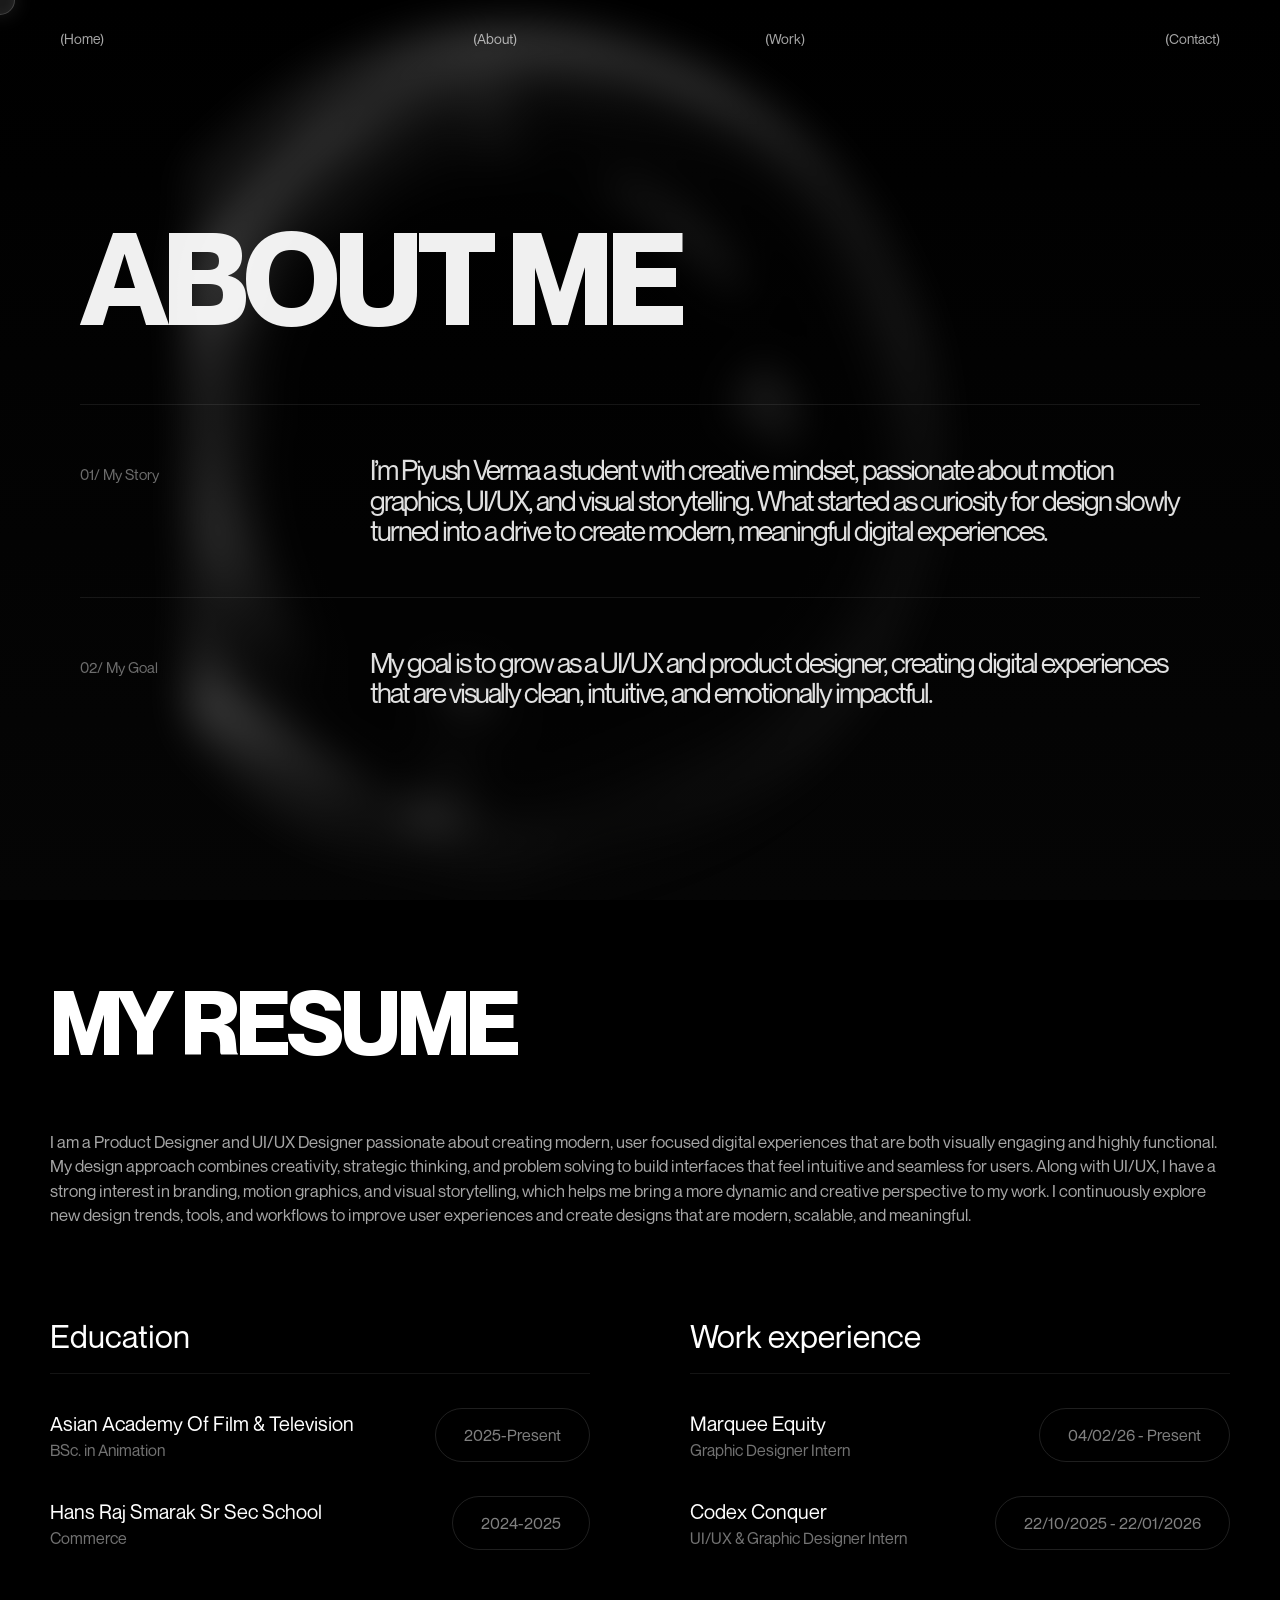
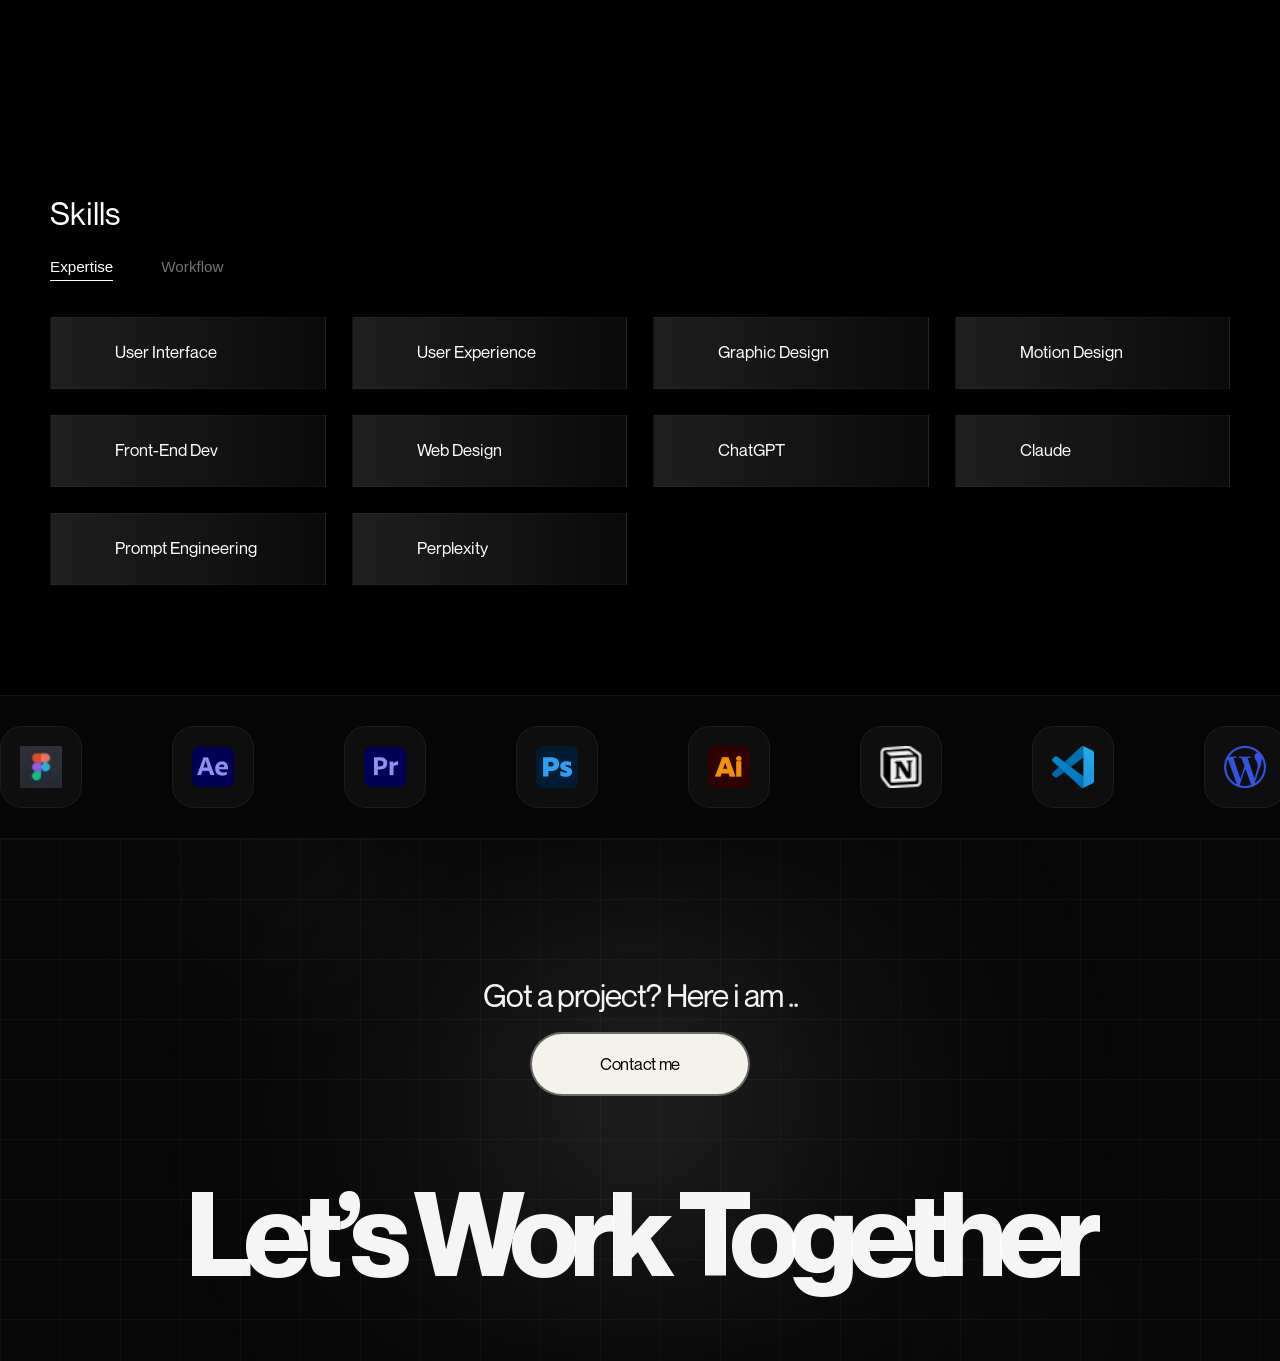
==== about.html @ d2176547 "Add files via upload" ====
<!doctype html>
<html lang="en">
  <head>
    <meta charset="UTF-8" />

    <meta name="viewport" content="width=device-width, initial-scale=1.0" />

    <title>About | Piyush</title>

    <!-- FONT -->

    <!-- CSS -->

    <link rel="stylesheet" href="CSS/about.css" />
  </head>

  <body>
    <!-- =========================================================
         NAV
    ========================================================= -->

    <header class="nav">
      <a href="index.html">(Home)</a>

      <a href="about.html">(About)</a>

      <a href="work.html">(Work)</a>

      <a href="contact.html">(Contact)</a>
    </header>

    <!-- =========================================================
         ABOUT HERO
    ========================================================= -->

    <section class="about-hero" id="about">
      <!-- BG GLOW -->

      <img
        src="./Images/About-bg.webp"
        alt=""
        class="about-blob"
        loading="lazy"
      />

      <!-- CONTENT -->

      <div class="about-content">
        <!-- TITLE -->

        <h1 class="about-title">ABOUT ME</h1>

        <!-- BLOCK 1 -->

        <div class="about-block">
          <div class="about-label">01/ My Story</div>

          <div class="about-text-wrap">
            <p>
              I’m <span>Piyush Verma</span> a student with creative mindset,
              passionate about motion graphics, UI/UX, and visual storytelling.
              What started as curiosity for design slowly turned into a drive to
              create modern, meaningful digital experiences.
            </p>
          </div>
        </div>

        <!-- BLOCK 2 -->

        <div class="about-block">
          <div class="about-label">02/ My Goal</div>

          <div class="about-text-wrap">
            <p>
              My goal is to grow as a UI/UX and product designer, creating
              digital experiences that are visually clean, intuitive, and
              emotionally impactful.
            </p>
          </div>
        </div>
      </div>
    </section>

    <!-- =====================================================
         RESUME SECTION
    ====================================================== -->

    <section class="resume-section">
      <div class="mouse-glow"></div>
      <!-- TITLE -->

      <h1 class="resume-title">MY RESUME</h1>

      <!-- DESCRIPTION -->

      <p class="resume-description">
        I am a Product Designer and UI/UX Designer passionate about creating
        modern, user focused digital experiences that are both visually engaging
        and highly functional. My design approach combines creativity, strategic
        thinking, and problem solving to build interfaces that feel intuitive
        and seamless for users. Along with UI/UX, I have a strong interest in
        branding, motion graphics, and visual storytelling, which helps me bring
        a more dynamic and creative perspective to my work. I continuously
        explore new design trends, tools, and workflows to improve user
        experiences and create designs that are modern, scalable, and
        meaningful.
      </p>

      <!-- =====================================================
             EDUCATION + EXPERIENCE
        ====================================================== -->

      <div class="resume-grid">
        <!-- EDUCATION -->

        <div class="resume-column">
          <h2>Education</h2>

          <div class="resume-divider"></div>

          <!-- ITEM -->

          <div class="resume-item">
            <div>
              <h3>Asian Academy Of Film & Television</h3>

              <span> BSc. in Animation </span>
            </div>

            <div class="resume-pill">2025-Present</div>
          </div>

          <!-- ITEM -->

          <div class="resume-item">
            <div>
              <h3>Hans Raj Smarak Sr Sec School</h3>

              <span> Commerce </span>
            </div>

            <div class="resume-pill">2024-2025</div>
          </div>
        </div>

        <!-- EXPERIENCE -->

        <div class="resume-column">
          <h2>Work experience</h2>

          <div class="resume-divider"></div>

          <!-- ITEM -->

          <div class="resume-item">
            <div>
              <h3>Marquee Equity</h3>

              <span> Graphic Designer Intern </span>
            </div>

            <div class="resume-pill">04/02/26 - Present</div>
          </div>

          <!-- ITEM -->

          <div class="resume-item">
            <div>
              <h3>Codex Conquer</h3>

              <span> UI/UX & Graphic Designer Intern </span>
            </div>

            <div class="resume-pill">22/10/2025 - 22/01/2026</div>
          </div>
        </div>
      </div>
    </section>
    <!-- =====================================================
             SKILLS
        ====================================================== -->

    <div class="skills-section">
      <h2>Skills</h2>

      <!-- TABS -->

      <div class="skills-tabs">
        <button class="tab active">Expertise</button>

        <button class="tab">Workflow</button>
      </div>

      <!-- SKILLS GRID -->

      <div class="skills-grid">
        <!-- CARD -->

        <div class="skill-card">
          <i class="fa-brands fa-figma"></i>

          <span> User Interface </span>
        </div>

        <!-- CARD -->

        <div class="skill-card">
          <i class="fa-solid fa-layer-group"></i>

          <span> User Experience </span>
        </div>

        <!-- CARD -->

        <div class="skill-card">
          <i class="fa-solid fa-pen-ruler"></i>

          <span> Graphic Design </span>
        </div>

        <!-- CARD -->

        <div class="skill-card">
          <i class="fa-solid fa-video"></i>

          <span> Motion Design </span>
        </div>

        <!-- CARD -->

        <div class="skill-card">
          <i class="fa-brands fa-html5"></i>

          <span> Front-End Dev </span>
        </div>

        <!-- CARD -->

        <div class="skill-card">
          <i class="fa-solid fa-globe"></i>

          <span> Web Design </span>
        </div>

        <!-- CARD -->

        <div class="skill-card">
          <i class="fa-solid fa-robot"></i>

          <span> ChatGPT </span>
        </div>

        <!-- CARD -->

        <div class="skill-card">
          <i class="fa-solid fa-brain"></i>

          <span> Claude </span>
        </div>

        <!-- CARD -->

        <div class="skill-card">
          <i class="fa-solid fa-wand-magic-sparkles"></i>

          <span> Prompt Engineering </span>
        </div>

        <!-- CARD -->

        <div class="skill-card">
          <i class="fa-solid fa-magnifying-glass"></i>

          <span> Perplexity </span>
        </div>
      </div>
    </div>
    <!-- =====================================================
     TOOLS MARQUEE
===================================================== -->
    <section class="tools-section">
      <div class="tools-track">
        <!-- FIGMA -->

        <div class="tool-item">
          <img src="./Images/Figma.webp" alt="Figma" loading="lazy" />
        </div>

        <!-- AFTER EFFECTS -->

        <div class="tool-item">
          <img
            src="./Images/after effect.webp"
            alt="After Effects"
            loading="lazy"
          />
        </div>

        <!-- PREMIERE PRO -->

        <div class="tool-item">
          <img
            src="./Images/Premiere pro.webp"
            alt="Premiere Pro"
            loading="lazy"
          />
        </div>

        <!-- PHOTOSHOP -->

        <div class="tool-item">
          <img src="./Images/photoshop.svg" alt="Photoshop" loading="lazy" />
        </div>

        <!-- ILLUSTRATOR -->

        <div class="tool-item">
          <img
            src="./Images/Illustrator.webp"
            alt="Illustrator"
            loading="lazy"
          />
        </div>

        <!-- NOTION -->

        <div class="tool-item">
          <img src="./Images/Notion.webp" alt="Notion" loading="lazy" />
        </div>

        <!-- VS CODE -->

        <div class="tool-item">
          <img src="./Images/Vs code.webp" alt="VS Code" loading="lazy" />
        </div>

        <!-- WORDPRESS -->

        <div class="tool-item">
          <img src="./Images/Wordpress.webp" alt="WordPress" loading="lazy" />
        </div>

        <!-- BLENDER -->

        <div class="tool-item">
          <img src="./Images/Blender.webp" alt="Blender" loading="lazy" />
        </div>

        <!-- DUPLICATE FOR INFINITE LOOP -->

        <div class="tool-item">
          <img src="./Images/Figma.webp" alt="Figma" loading="lazy" />
        </div>

        <div class="tool-item">
          <img
            src="./Images/after effect.webp"
            alt="After Effects"
            loading="lazy"
          />
        </div>

        <div class="tool-item">
          <img
            src="./Images/Premiere pro.webp"
            alt="Premiere Pro"
            loading="lazy"
          />
        </div>

        <div class="tool-item">
          <img src="./Images/photoshop.svg" alt="Photoshop" loading="lazy" />
        </div>

        <div class="tool-item">
          <img
            src="./Images/Illustrator.webp"
            alt="Illustrator"
            loading="lazy"
          />
        </div>

        <div class="tool-item">
          <img src="./Images/Notion.webp" alt="Notion" loading="lazy" />
        </div>

        <div class="tool-item">
          <img src="./Images/Vs code.webp" alt="VS Code" loading="lazy" />
        </div>

        <div class="tool-item">
          <img src="./Images/Wordpress.webp" alt="WordPress" loading="lazy" />
        </div>

        <div class="tool-item">
          <img src="./Images/Blender.webp" alt="Blender" loading="lazy" />
        </div>
      </div>
    </section>
    <!-- =====================================================
   CTA SECTION
===================================================== -->

    <section class="cta-section">
      <div class="bg-grid"></div>
      <!-- BACKGROUND GLOW -->

      <div class="cta-bg-glow"></div>

      <div class="cta-bg-orb orb-1"></div>
      <div class="cta-bg-orb orb-2"></div>

      <!-- TOP CONTENT -->

      <div class="cta-top">
        <p class="cta-small">Got a project? Here i am ..</p>

        <!-- BUTTON -->

        <a href="contact.html" class="cta-btn">
          <span>Contact me</span>

          <div class="btn-border"></div>
        </a>
      </div>

      <!-- MAIN TEXT -->

      <h1 class="cta-title">Let’s Work Together</h1>
    </section>

    <div class="custom-cursor"></div>

    <script src="JS/about.js"></script>
  </body>
</html>
---- CSS/about.css ----
/* =========================
   RESET
========================= */

* {
    margin: 0;
    padding: 0;
    box-sizing: border-box;
    user-select: none;
}

/* =========================
   FONT
========================= */

/* =========================
   NEUE MONTREAL REGULAR
========================= */

@font-face {

    font-family: 'Neue Montreal';

    src:
        url('../fonts/NeueMontreal-Regular.woff2') format('woff2');

    font-weight: 400;

    font-style: normal;
}

/* =========================
   NEUE MONTREAL BOLD
========================= */

@font-face {

    font-family: 'Neue Montreal';

    src:
        url('../fonts/NeueMontreal-Bold.woff2') format('woff2');

    font-weight: 700;

    font-style: normal;
}

/* =========================
   ROOT
========================= */

:root {
    --side-space: 60px;
}

/* =========================
   BODY
========================= */

body {

    background: #000;

    color: #fff;

    overflow-x: hidden;

    font-family: 'Neue Montreal';


}

/* =========================
   NAV
========================= */

.nav {

    position: fixed;

    top: 0px;
    left: 0;

    width: 100%;

    padding:
        30px 60px 18px;

    display: grid;

    grid-template-columns: 1fr 1fr 1fr 1fr;

    align-items: center;

    z-index: 1000;
}

/* LINKS */

.nav a {

    color: rgba(255, 255, 255, 0.78);

    text-decoration: none;

    font-size: 14px;

    transition:
        opacity 0.3s ease,
        transform 0.3s ease,
        color 0.3s ease;

    opacity: 0;

    transform: translateY(-10px);

    animation:
        navReveal 0.8s ease forwards;
}

/* ALIGNMENTS */

.nav a:nth-child(1) {
    text-align: left;
    animation-delay: 0.2s;
}

.nav a:nth-child(2) {
    text-align: center;
    animation-delay: 0.35s;
}

.nav a:nth-child(3) {
    text-align: center;
    animation-delay: 0.5s;
}

.nav a:nth-child(4) {
    text-align: right;
    animation-delay: 0.65s;
}

/* HOVER */

.nav a:hover {

    color: #fff;

    transform:
        translateY(-2px);
}

/* NAV ANIMATION */

@keyframes navReveal {

    to {
        opacity: 0.85;
        transform: translateY(0);
    }
}


/* =====================================================
   NAV SCROLL EFFECT
===================================================== */

.nav {

    transition:
        background 0.35s ease,
        backdrop-filter 0.35s ease,
        border 0.35s ease,
        padding 0.35s ease;
}

/* ACTIVE */
.nav.scrolled {

    background:
        rgba(0, 0, 0, 0.35);

    backdrop-filter:
        blur(18px);

    -webkit-backdrop-filter:
        blur(18px);

    border-bottom:
        1px solid rgba(255, 255, 255, 0.05);

    padding:
        20px 60px 16px;
}

/* =========================
   ABOUT HERO
========================= */

.about-hero {

    position: relative;

    min-height: 100vh;

    display: flex;

    justify-content: center;

    align-items: center;

    padding:
        180px 80px 120px;

    overflow: hidden;

    background:
        linear-gradient(to bottom,
            #000,
            #050505);
}

/* =========================
   BG BLOB
========================= */

.about-blob {

    position: absolute;

    width: 900px;

    opacity: 0.32;

    filter:
        blur(20px);

    top: 50%;

    left: 50%;

    transform:
        translate(-50%, -50%);

    pointer-events: none;

    animation:
        blobFloat 14s ease-in-out infinite alternate;

    z-index: 0;
}

/* FLOAT */

@keyframes blobFloat {

    0% {

        transform:
            translate(-50%, -50%) translateX(-60px) translateY(-30px) scale(1);
    }

    50% {

        transform:
            translate(-50%, -50%) translateX(40px) translateY(30px) scale(1.05);
    }

    100% {

        transform:
            translate(-50%, -50%) translateX(-20px) translateY(60px) scale(0.95);
    }
}

/* =========================
   CONTENT
========================= */

.about-content {

    position: relative;

    z-index: 5;

    width: 100%;

    max-width: 1400px;
}

/* =========================
   TITLE
========================= */

.about-title {

    font-size:
        clamp(4rem, 10vw, 9rem);

    font-weight: 700;

    letter-spacing: -6px;

    margin-bottom: 50px;

    color:
        rgba(255, 255, 255, 0.94);
}

/* =========================
   BLOCK
========================= */

.about-block {

    display: grid;

    grid-template-columns:
        240px 1fr;

    gap: 50px;

    padding:
        50px 0;

    border-top:
        1px solid rgba(255, 255, 255, 0.08);
}

/* =========================
   LABEL
========================= */

.about-label {

    font-size: 15px;

    color:
        rgba(255, 255, 255, 0.42);

    padding-top: 10px;
}

/* =========================
   TEXT
========================= */

.about-text-wrap p {

    font-size:
        clamp(1.3rem, 2.2vw, 2.5rem);

    line-height: 1.08;

    letter-spacing: -2px;

    color:
        rgba(255, 255, 255, 0.88);

    max-width: 2000px;
}


/* =========================
   RESPONSIVE
========================= */

@media (max-width: 1024px) {

    .about-hero {

        padding:
            160px 40px 100px;
    }

    .about-block {

        grid-template-columns:
            1fr;

        gap: 25px;
    }

    .about-title {

        margin-bottom: 90px;
    }

    .about-text-wrap p {

        max-width: 100%;
    }
}

/* MOBILE */

@media (max-width: 768px) {

    :root {
        --side-space: 20px;
    }

    .nav {

        font-size: 12px;
    }

    .about-hero {

        padding:
            140px 20px 80px;
    }

    .about-title {

        font-size: 4rem;

        letter-spacing: -3px;

        margin-bottom: 70px;
    }

    .about-block {

        padding:
            36px 0;
    }

    .about-label {

        font-size: 13px;
    }

    .about-text-wrap p {

        font-size: 1.8rem;

        line-height: 1.12;

        letter-spacing: -1px;
    }

    .about-blob {

        width: 500px;
    }
}

/* =========================================================
   CUSTOM CURSOR
========================================================= */

body {

    cursor: none;
}

/* HIDE DEFAULT */

a,
button,
span,
p,
h1,
h2,
h3,
h4,
h5,
h6,
div {

    cursor: none;
}

/* CURSOR */

.custom-cursor {

    width: 30px;
    height: 30px;

    border-radius: 50%;

    position: fixed;

    top: 0;
    left: 0;

    pointer-events: none;

    z-index: 999999;

    transform:
        translate(-50%, -50%);

    background:
        rgba(255, 255, 255, 0.10);

    border:
        1px solid rgba(255, 255, 255, 0.18);

    backdrop-filter:
        blur(10px);

    box-shadow:
        0 0 20px rgba(255, 255, 255, 0.12),
        inset 0 0 12px rgba(255, 255, 255, 0.05);

    transition:
        width 0.28s ease,
        height 0.28s ease,
        background 0.28s ease,
        border 0.28s ease,
        transform 0.15s ease;

    will-change:
        transform;
}

/* ACTIVE */

.custom-cursor.active {

    width: 54px;
    height: 54px;

    background:
        rgba(255, 255, 255, 0.14);

    border:
        1px solid rgba(255, 255, 255, 0.25);
}

/* CLICK */

.custom-cursor.click {

    transform:
        translate(-50%, -50%) scale(0.72);

    background:
        rgba(255, 255, 255, 0.22);
}

/* =====================================================
   RESUME SECTION
===================================================== */

.resume-section {

    padding:
        70px 50px 120px;
}

/* =====================================================
   TITLE
===================================================== */

.resume-title {

    font-size: 5.5rem;

    letter-spacing: -4px;

    font-weight: 700;

    margin-bottom: 55px;
}

/* =====================================================
   DESCRIPTION
===================================================== */

.resume-description {

    width: 100%;

    color:
        rgba(255, 255, 255, 0.65);

    font-size: 1.05rem;

    line-height: 1.45;

    margin-bottom: 90px;
}

/* =====================================================
   GRID
===================================================== */

.resume-grid {

    display: grid;

    grid-template-columns:
        1fr 1fr;

    gap: 100px;

    margin-bottom: 90px;
}

/* =====================================================
   COLUMN
===================================================== */

.resume-column h2 {

    font-size: 2rem;

    font-weight: 400;

    margin-bottom: 18px;
}

.resume-divider {

    width: 100%;
    height: 1px;

    background:
        rgba(255, 255, 255, 0.08);

    margin-bottom: 34px;
}

/* =====================================================
   ITEM
===================================================== */

.resume-item {

    display: flex;

    justify-content: space-between;

    align-items: center;

    gap: 30px;

    margin-bottom: 34px;
}

.resume-item h3 {

    font-size: 1.25rem;

    font-weight: 400;

    margin-bottom: 4px;
}

.resume-item span {

    color:
        rgba(255, 255, 255, 0.45);

    font-size: 1rem;
}

/* =====================================================
   CAPSULE
===================================================== */

.resume-pill {

    position: relative;

    border:
        1px solid rgba(255, 255, 255, 0.12);

    border-radius: 999px;

    padding:
        16px 28px;

    color:
        rgba(255, 255, 255, 0.5);

    overflow: hidden;

    transition:
        color 0.4s ease,
        border 0.4s ease,
        transform 0.3s ease;
}

/* OUTLINE ANIMATION */

.resume-pill::before {

    content: "";

    position: absolute;

    inset: 0;

    border-radius: inherit;

    padding: 1px;

    background:
        linear-gradient(90deg,
            transparent,
            rgba(255, 255, 255, 0.9),
            transparent);

    -webkit-mask:
        linear-gradient(#fff 0 0) content-box,
        linear-gradient(#fff 0 0);

    -webkit-mask-composite: xor;

    opacity: 0;

    transition:
        opacity 0.4s ease;
}

.resume-pill:hover::before {

    opacity: 1;
}

.resume-pill:hover {

    color: #fff;

    transform:
        translateY(-2px);
}

/* =====================================================
   SKILLS SECTION
===================================================== */

.skills-section {

    position: relative;

    z-index: 2;

    margin-bottom: 110px;

    padding:
        0 50px;
}

.skills-section h2 {

    font-size: 2rem;

    font-weight: 400;

    margin-bottom: 26px;
}

/* =====================================================
   MINI TABS
===================================================== */

.skills-tabs {

    display: flex;

    gap: 48px;

    margin-bottom: 42px;

    flex-wrap: wrap;
}

.tab {

    background: transparent;

    border: none;

    color:
        rgba(255, 255, 255, 0.45);

    font-size: 0.95rem;

    position: relative;

    transition:
        color 0.3s ease;

    cursor: pointer;
}

/* UNDERLINE */

.tab::after {

    content: "";

    position: absolute;

    left: 0;
    bottom: -6px;

    width: 0%;

    height: 1px;

    background: #fff;

    transition:
        width 0.3s ease;
}

.tab:hover::after,
.tab.active::after {

    width: 100%;
}

.tab:hover,
.tab.active {

    color: #fff;
}

/* =====================================================
   SKILLS GRID
===================================================== */

.skills-grid {

    width: 100%;

    display: grid;

    grid-template-columns:
        repeat(4, 1fr);

    gap: 26px;
}

/* =====================================================
   CARD
===================================================== */

.skill-card {

    position: relative;

    min-width: 0;

    display: flex;

    align-items: center;

    gap: 18px;

    padding:
        24px 22px;

    background:
        linear-gradient(90deg,
            rgba(255, 255, 255, 0.12),
            rgba(255, 255, 255, 0.04));

    overflow: hidden;

    transition:
        transform 0.35s ease,
        box-shadow 0.35s ease,
        border 0.35s ease;

    border:
        1px solid rgba(255, 255, 255, 0.03);
}

/* WHITE GLOW */

.skill-card::before {

    content: "";

    position: absolute;

    inset: 0;

    background:
        radial-gradient(circle at center,
            rgba(255, 255, 255, 0.16),
            transparent 70%);

    opacity: 0;

    transition:
        opacity 0.4s ease;
}

.skill-card:hover::before {

    opacity: 1;
}

.skill-card:hover {

    transform:
        translateY(-4px);

    box-shadow:
        0 0 30px rgba(255, 255, 255, 0.08);

    border:
        1px solid rgba(255, 255, 255, 0.08);
}

/* ICON */

.skill-card i {

    font-size: 1.4rem;

    width: 24px;

    color: #fff;

    flex-shrink: 0;
}

/* TEXT */

.skill-card span {

    font-size: 1.05rem;

    color: #fff;

    line-height: 1.3;
}

/* =====================================================
   TOOLS SECTION
===================================================== */

.tools-section {

    position: relative;

    width: 100%;

    overflow: hidden;

    margin-top: 40px;

    padding:
        30px 0;

    border-top:
        1px solid rgba(255, 255, 255, 0.06);

    border-bottom:
        1px solid rgba(255, 255, 255, 0.06);

    background:
        rgba(255, 255, 255, 0.02);

    backdrop-filter:
        blur(10px);

    -webkit-backdrop-filter:
        blur(10px);
}

/* =====================================================
   TRACK
===================================================== */

.tools-track {

    display: flex;

    align-items: center;

    gap: 90px;

    width: max-content;

    flex-wrap: nowrap;

    animation:
        infiniteMarquee 22s linear infinite;

    will-change: transform;
}

/* =====================================================
   TOOL ITEM
===================================================== */
.tool-item {

    display: flex;

    align-items: center;

    justify-content: center;

    width: 82px;
    height: 82px;

    flex-shrink: 0;

    border-radius: 22px;

    background:
        rgba(255, 255, 255, 0.04);

    border:
        1px solid rgba(255, 255, 255, 0.06);

    transition:
        transform 0.35s ease,
        background 0.35s ease,
        border 0.35s ease,
        box-shadow 0.35s ease;
}

/* HOVER */

.tool-item:hover {

    transform:
        translateY(-5px);

    background:
        rgba(255, 255, 255, 0.07);

    border:
        1px solid rgba(255, 255, 255, 0.1);

    box-shadow:
        0 0 30px rgba(255, 255, 255, 0.08);
}

/* FONT AWESOME ICONS */

.tool-item i {

    font-size: 1.55rem;

    color:
        rgba(255, 255, 255, 0.82);
}

/* LOGO */

.tool-item img {

    width: 42px;
    height: 42px;

    object-fit: contain;

    opacity: 0.95;
}

/* =====================================================
   ANIMATION
===================================================== */

@keyframes infiniteMarquee {

    from {

        transform:
            translateX(0);
    }

    to {

        transform:
            translateX(calc(-50% - 45px));
    }
}

/* =====================================================
   TABLET
===================================================== */

@media (max-width: 1024px) {

    .skills-grid {

        grid-template-columns:
            repeat(2, 1fr);
    }
}

/* =====================================================
   MOBILE
===================================================== */

@media (max-width: 768px) {

    .skills-section {

        margin-top: 50px;

        margin-bottom: 80px;
    }

    .skills-section h2 {

        font-size: 1.7rem;
    }

    .skills-tabs {

        gap: 20px;

        margin-bottom: 32px;
    }

    .tab {

        font-size: 0.9rem;
    }

    .skills-grid {

        grid-template-columns: 1fr;

        gap: 18px;
    }

    .skill-card {

        padding:
            20px;
    }

    .skill-card i {

        font-size: 1.2rem;
    }

    .skill-card span {

        font-size: 1rem;
    }

    /* TOOLS */

    .tools-section {

        margin-top: 30px;

        padding:
            18px 0;
    }

    .tools-track {

        gap: 40px;

        animation-duration: 18s;
    }

    .tool-item i {

        font-size: 1rem;
    }

    .tool-item span {

        font-size: 0.9rem;
    }
}

/* =====================================================
   CTA SECTION
===================================================== */

.cta-section {

    position: relative;

    width: 100%;

    min-height: 72vh;

    overflow: hidden;

    display: flex;

    flex-direction: column;

    justify-content: space-between;

    align-items: center;

    padding:
        90px 50px 20px;

    background: #000;
}

/* =====================================================
   BACKGROUND GLOW
===================================================== */

.cta-bg-glow {

    position: absolute;

    inset: 0;

    background:
        radial-gradient(circle at center,
            rgba(255, 255, 255, 0.14) 0%,
            rgba(255, 255, 255, 0.04) 30%,
            transparent 68%);

    filter:
        blur(70px);

    animation:
        glowPulse 8s ease-in-out infinite alternate;

    z-index: 0;
}

/* =====================================================
   FLOATING ORBS
===================================================== */

.cta-bg-orb {

    position: absolute;

    border-radius: 50%;

    background:
        radial-gradient(circle,
            rgba(255, 255, 255, 0.06),
            transparent 70%);

    filter:
        blur(70px);

    z-index: 0;
}

/* LEFT */

.orb-1 {

    width: 380px;
    height: 380px;

    top: -100px;
    left: 10%;

    animation:
        orbFloat1 12s ease-in-out infinite;
}

/* RIGHT */

.orb-2 {

    width: 320px;
    height: 320px;

    bottom: -80px;
    right: 10%;

    animation:
        orbFloat2 14s ease-in-out infinite;
}

/* =====================================================
   TOP CONTENT
===================================================== */

.cta-top {

    position: relative;

    z-index: 3;

    display: flex;

    flex-direction: column;

    align-items: center;

    gap: 18px;
}

/* SMALL TEXT */

.cta-small {

    font-size: 2rem;

    color:
        rgba(255, 255, 255, 0.96);

    letter-spacing: -1px;
}

/* =====================================================
   BUTTON
===================================================== */

.cta-btn {

    position: relative;

    width: 230px;
    height: 68px;

    display: flex;

    align-items: center;

    justify-content: center;

    border-radius: 999px;

    background: #000;

    overflow: hidden;

    text-decoration: none;

    transition:
        transform 0.35s ease;

    isolation: isolate;
}

/* HOVER */

.cta-btn:hover {

    transform:
        translateY(-5px);
}

/* TEXT */

.cta-btn span {

    position: relative;

    z-index: 5;

    color: #fff;

    font-size: 1.08rem;

    letter-spacing: -0.2px;
}

/* =====================================================
   STROKE ANIMATION
===================================================== */

.btn-border {

    position: absolute;

    inset: 0;

    border-radius: inherit;

    overflow: hidden;

    z-index: 1;
}

/* MOVING STROKE */

.btn-border::before {

    content: "";

    position: absolute;

    top: -120%;
    left: 50%;

    width: 28%;
    height: 350%;

    background:
        linear-gradient(to bottom,
            transparent,
            rgba(255, 255, 255, 1),
            rgba(255, 255, 255, 0.9),
            transparent);

    transform:
        translateX(-50%) rotate(0deg);

    animation:
        strokeLoop 2.2s linear infinite;
}

/* INNER FILL */

.btn-border::after {

    content: "";

    position: absolute;

    inset: 1px;

    border-radius: inherit;

    background: #000;

    z-index: 2;
}

/* =====================================================
   MAIN TITLE
===================================================== */

.cta-title {

    position: relative;

    z-index: 2;

    margin-top: 10px;

    font-size: 10vw;

    line-height: 0.9;

    letter-spacing: -8px;

    font-weight: 700;

    color:
        rgba(255, 255, 255, 0.96);

    text-align: center;
}

/* =====================================================
   ANIMATIONS
===================================================== */

/* GLOW */

@keyframes glowPulse {

    0% {

        transform:
            scale(1);

        opacity: 0.7;
    }

    100% {

        transform:
            scale(1.08);

        opacity: 1;
    }
}

/* STROKE */

@keyframes strokeLoop {

    0% {

        transform:
            translateX(-50%) rotate(0deg);
    }

    100% {

        transform:
            translateX(-50%) rotate(360deg);
    }
}

/* ORB 1 */

@keyframes orbFloat1 {

    0% {

        transform:
            translate(0px, 0px);
    }

    50% {

        transform:
            translate(25px, 30px);
    }

    100% {

        transform:
            translate(0px, 0px);
    }
}

/* ORB 2 */

@keyframes orbFloat2 {

    0% {

        transform:
            translate(0px, 0px);
    }

    50% {

        transform:
            translate(-20px, -25px);
    }

    100% {

        transform:
            translate(0px, 0px);
    }
}

/* =====================================================
   MOBILE
===================================================== */

@media (max-width: 768px) {

    .cta-section {

        min-height: 60vh;

        padding:
            70px 20px 20px;
    }

    .cta-small {

        font-size: 1.2rem;

        text-align: center;
    }

    .cta-btn {

        width: 190px;
        height: 58px;
    }

    .cta-btn span {

        font-size: 0.95rem;
    }

    .cta-title {

        margin-top: 0;

        font-size: 18vw;

        letter-spacing: -3px;

        line-height: 0.95;
    }

    .orb-1 {

        width: 220px;
        height: 220px;
    }

    .orb-2 {

        width: 180px;
        height: 180px;
    }
}

/* =====================================================
   CTA SECTION
===================================================== */

.cta-section {

    position: relative;

    width: 100%;

    min-height: 58vh;

    overflow: hidden;

    display: flex;

    flex-direction: column;

    align-items: center;

    justify-content: center;

    gap: 35px;

    padding:
        70px 40px 10px;

    background: #070707;
}

/* =====================================================
   BACKGROUND GLOW
===================================================== */

.cta-bg-glow {

    position: absolute;

    inset: 0;

    z-index: 0;

    background:
        radial-gradient(circle at center,
            rgba(255, 255, 255, 0.12) 0%,
            rgba(255, 255, 255, 0.03) 30%,
            transparent 65%);

    filter:
        blur(70px);

    animation:
        bgPulse 8s ease-in-out infinite alternate;
}

/* =====================================================
   FLOATING LIGHTS
===================================================== */

.cta-bg-orb {

    position: absolute;

    border-radius: 50%;

    filter:
        blur(80px);

    z-index: 0;
}

/* LEFT */

.orb-1 {

    width: 280px;
    height: 280px;

    top: -100px;
    left: 12%;

    background:
        radial-gradient(circle,
            rgba(255, 255, 255, 0.06),
            transparent 70%);

    animation:
        floatOrb1 10s ease-in-out infinite;
}

/* RIGHT */

.orb-2 {

    width: 240px;
    height: 240px;

    right: 10%;
    bottom: -80px;

    background:
        radial-gradient(circle,
            rgba(255, 255, 255, 0.05),
            transparent 70%);

    animation:
        floatOrb2 12s ease-in-out infinite;
}

/* =====================================================
   TOP CONTENT
===================================================== */

.cta-top {

    position: relative;

    z-index: 3;

    display: flex;

    flex-direction: column;

    align-items: center;

    gap: 18px;
}

/* SMALL TEXT */

.cta-small {

    font-size: 2rem;

    color:
        rgba(255, 255, 255, 0.96);

    letter-spacing: -1px;
}

/* =====================================================
   CTA BUTTON
===================================================== */

.cta-btn {

    position: relative;

    width: 220px;
    height: 64px;

    display: flex;

    align-items: center;

    justify-content: center;

    border-radius: 999px;

    background: #464646;

    text-decoration: none;

    overflow: hidden;

    transition:
        transform 0.35s ease,
        background 0.35s ease;

    isolation: isolate;
}

/* HOVER */

.cta-btn:hover {

    transform:
        translateY(-4px);

    background: #afafaf;
}

/* TEXT */

.cta-btn span {

    position: relative;

    z-index: 5;

    color: #000;

    font-size: 1.05rem;

    letter-spacing: -0.3px;

    font-weight: 500;
}

/* =====================================================
   STROKE BORDER
===================================================== */

.btn-border {

    position: absolute;

    inset: 0;

    border-radius: inherit;

    overflow: hidden;

    z-index: 1;

    filter:
        drop-shadow(0 0 8px rgba(255, 255, 255, 0.45));
}

/* MOVING STROKE */

.btn-border::before {

    content: "";

    position: absolute;

    inset: -250%;

    background:
        conic-gradient(from 0deg,
            transparent 0deg,
            transparent 310deg,
            rgba(255, 255, 255, 1) 340deg,
            transparent 360deg);

    animation:
        borderSpin 2.2s linear infinite;
}

.btn-border::after {

    content: "";

    position: absolute;

    inset: 2px;

    border-radius: inherit;

    background: #f5f2eb;

    z-index: 2;
}

/* =====================================================
   TITLE
===================================================== */

.cta-title {

    position: relative;

    z-index: 2;

    margin-top: 50px;

    font-size: 9.2vw;

    line-height: 0.88;

    letter-spacing: -8px;

    font-weight: 700;

    color:
        rgba(255, 255, 255, 0.96);

    text-align: center;
}

/* =====================================================
   ANIMATIONS
===================================================== */

/* BG */

@keyframes bgPulse {

    0% {

        transform:
            scale(1);

        opacity: 0.75;
    }

    100% {

        transform:
            scale(1.08);

        opacity: 1;
    }
}

/* BORDER */

@keyframes borderSpin {

    from {

        transform:
            rotate(0deg);
    }

    to {

        transform:
            rotate(360deg);
    }
}

/* ORBS */

@keyframes floatOrb1 {

    0% {

        transform:
            translate(0px, 0px);
    }

    50% {

        transform:
            translate(25px, 20px);
    }

    100% {

        transform:
            translate(0px, 0px);
    }
}

@keyframes floatOrb2 {

    0% {

        transform:
            translate(0px, 0px);
    }

    50% {

        transform:
            translate(-20px, -20px);
    }

    100% {

        transform:
            translate(0px, 0px);
    }
}

/* =====================================================
   MOBILE
===================================================== */

@media (max-width: 768px) {

    .cta-section {

        min-height: 46vh;

        gap: 28px;

        padding:
            55px 20px 10px;
    }

    .cta-small {

        font-size: 1.2rem;

        text-align: center;
    }

    .cta-btn {

        width: 185px;
        height: 56px;
    }

    .cta-btn span {

        font-size: 0.95rem;
    }

    .cta-title {

        font-size: 16vw;

        letter-spacing: -3px;

        line-height: 0.92;
    }

    .orb-1 {

        width: 180px;
        height: 180px;
    }

    .orb-2 {

        width: 150px;
        height: 150px;
    }
}

/* =========================================================
   CTA GRID
========================================================= */

.bg-grid {

    position: absolute;

    top: 0;
    left: 0;

    width: 100%;
    height: 100%;

    z-index: 0;

    background-image:

        linear-gradient(rgba(255, 255, 255, 0.05) 1px,
            transparent 1px),

        linear-gradient(90deg,
            rgba(255, 255, 255, 0.05) 1px,
            transparent 1px);

    background-size:
        60px 60px;

    opacity: 0.7;

    pointer-events: none;

    animation:
        gridMove 10s linear infinite;
}

/* =========================================================
   GRID MOVE
========================================================= */

@keyframes gridMove {

    from {

        transform:
            translateY(0);
    }

    to {

        transform:
            translateY(60px);
    }
}
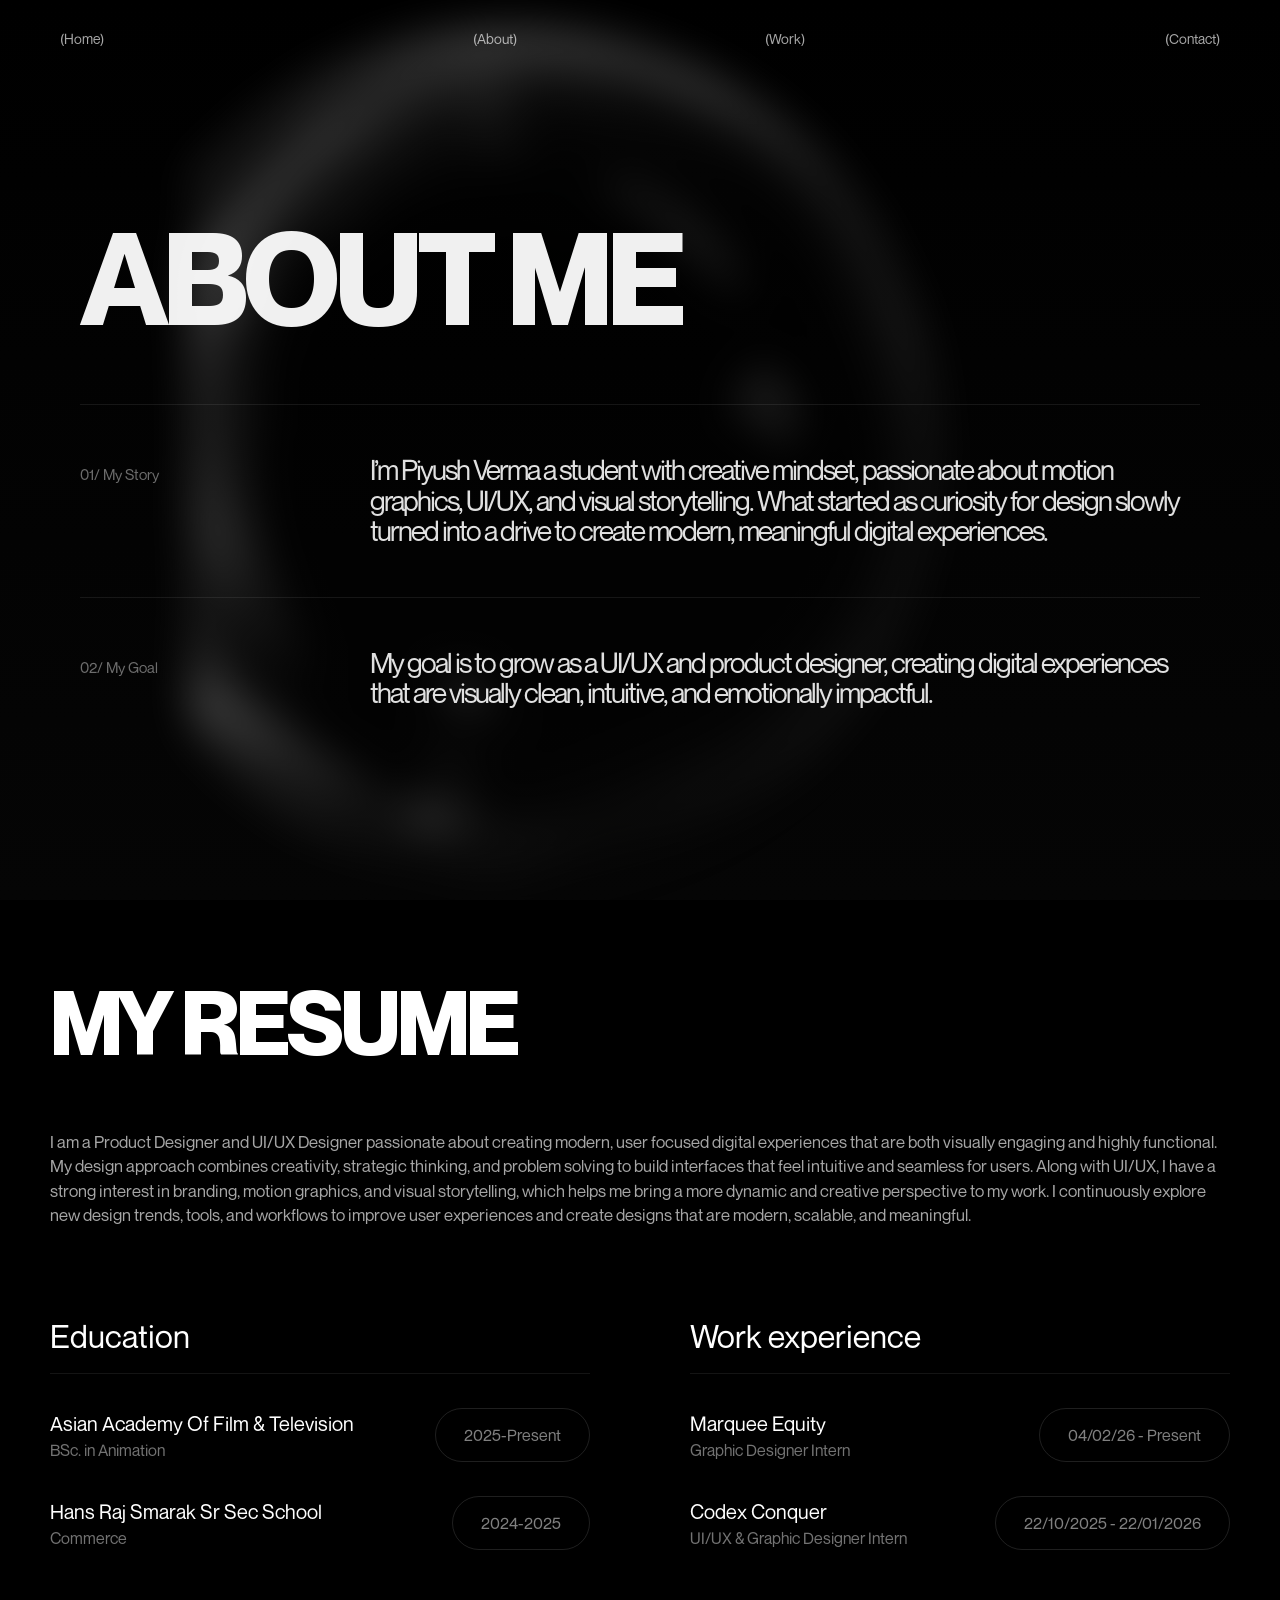
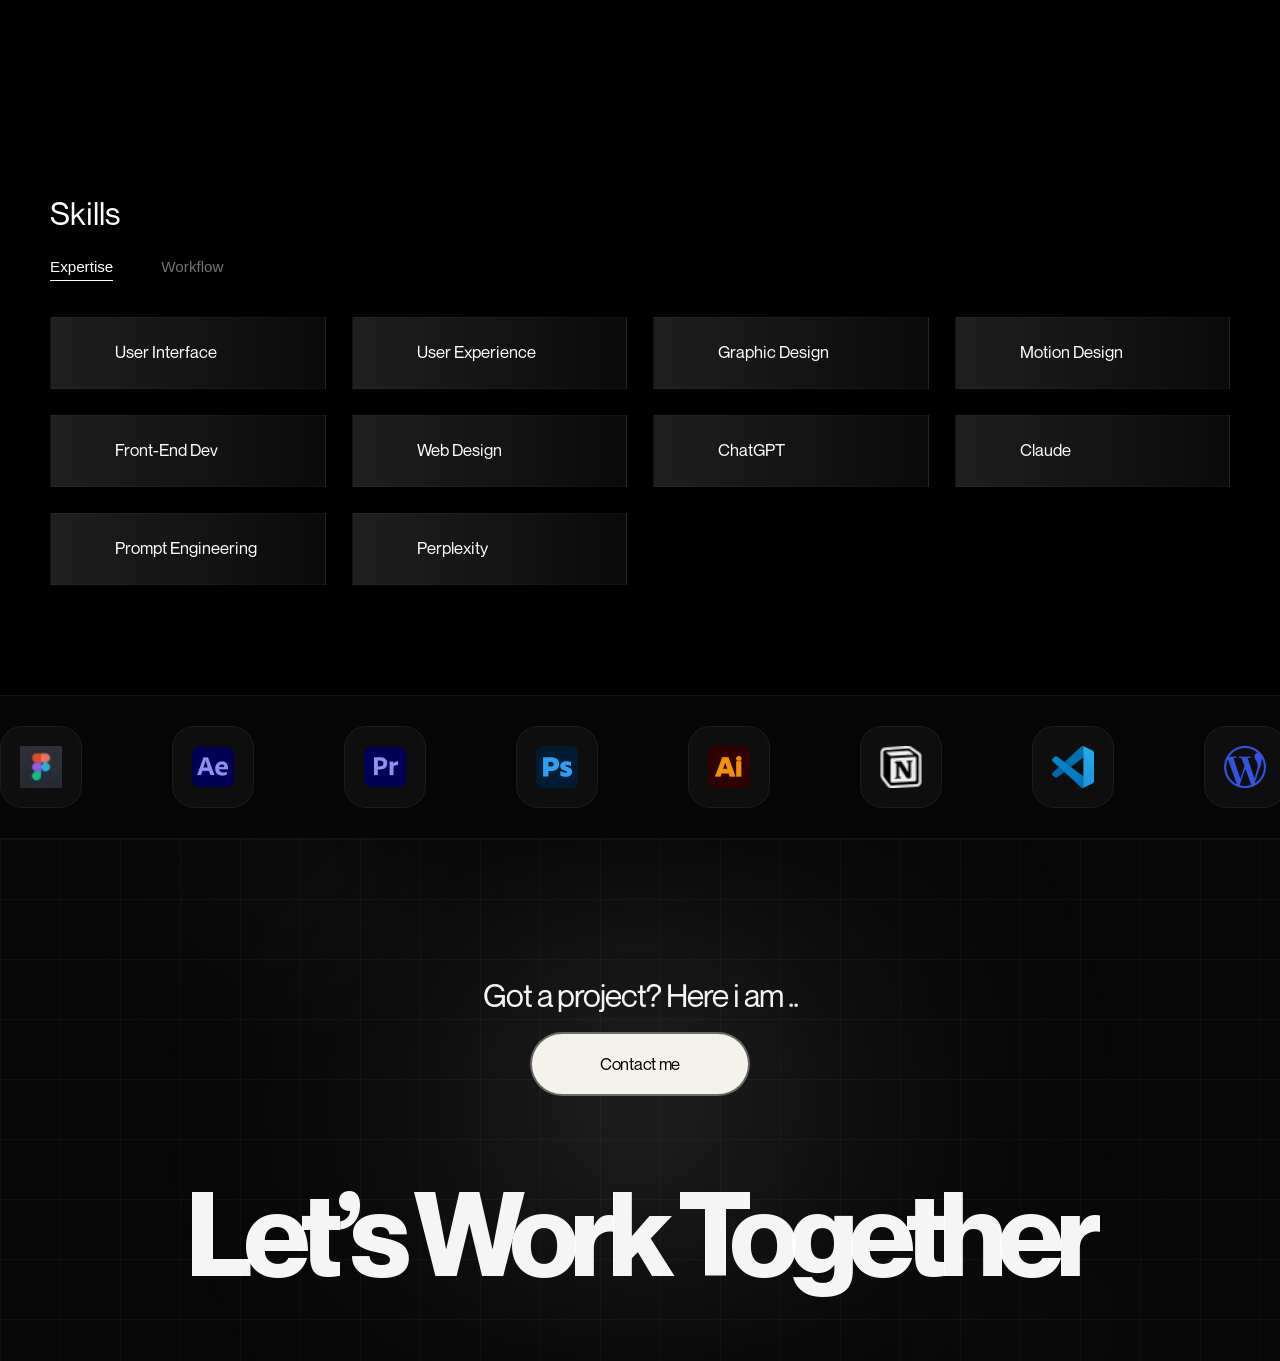
==== commit 21348d3e: "Update about.html" ====
--- a/about.html
+++ b/about.html
@@ -429,7 +429,6 @@
       <h1 class="cta-title">Let’s Work Together</h1>
     </section>
 
-    <div class="custom-cursor"></div>
 
     <script src="JS/about.js"></script>
   </body>
--- a/CSS/about.css
+++ b/CSS/about.css
@@ -1,3 +1,17 @@
+html,
+body,
+*,
+*::before,
+*::after {
+
+    cursor: auto !important;
+}
+
+a,
+button {
+
+    cursor: pointer !important;
+}
 /* =========================
    RESET
 ========================= */
@@ -446,101 +460,6 @@
     }
 }
 
-/* =========================================================
-   CUSTOM CURSOR
-========================================================= */
-
-body {
-
-    cursor: none;
-}
-
-/* HIDE DEFAULT */
-
-a,
-button,
-span,
-p,
-h1,
-h2,
-h3,
-h4,
-h5,
-h6,
-div {
-
-    cursor: none;
-}
-
-/* CURSOR */
-
-.custom-cursor {
-
-    width: 30px;
-    height: 30px;
-
-    border-radius: 50%;
-
-    position: fixed;
-
-    top: 0;
-    left: 0;
-
-    pointer-events: none;
-
-    z-index: 999999;
-
-    transform:
-        translate(-50%, -50%);
-
-    background:
-        rgba(255, 255, 255, 0.10);
-
-    border:
-        1px solid rgba(255, 255, 255, 0.18);
-
-    backdrop-filter:
-        blur(10px);
-
-    box-shadow:
-        0 0 20px rgba(255, 255, 255, 0.12),
-        inset 0 0 12px rgba(255, 255, 255, 0.05);
-
-    transition:
-        width 0.28s ease,
-        height 0.28s ease,
-        background 0.28s ease,
-        border 0.28s ease,
-        transform 0.15s ease;
-
-    will-change:
-        transform;
-}
-
-/* ACTIVE */
-
-.custom-cursor.active {
-
-    width: 54px;
-    height: 54px;
-
-    background:
-        rgba(255, 255, 255, 0.14);
-
-    border:
-        1px solid rgba(255, 255, 255, 0.25);
-}
-
-/* CLICK */
-
-.custom-cursor.click {
-
-    transform:
-        translate(-50%, -50%) scale(0.72);
-
-    background:
-        rgba(255, 255, 255, 0.22);
-}
 
 /* =====================================================
    RESUME SECTION
@@ -2069,4 +1988,4 @@
         transform:
             translateY(60px);
     }
-}+}
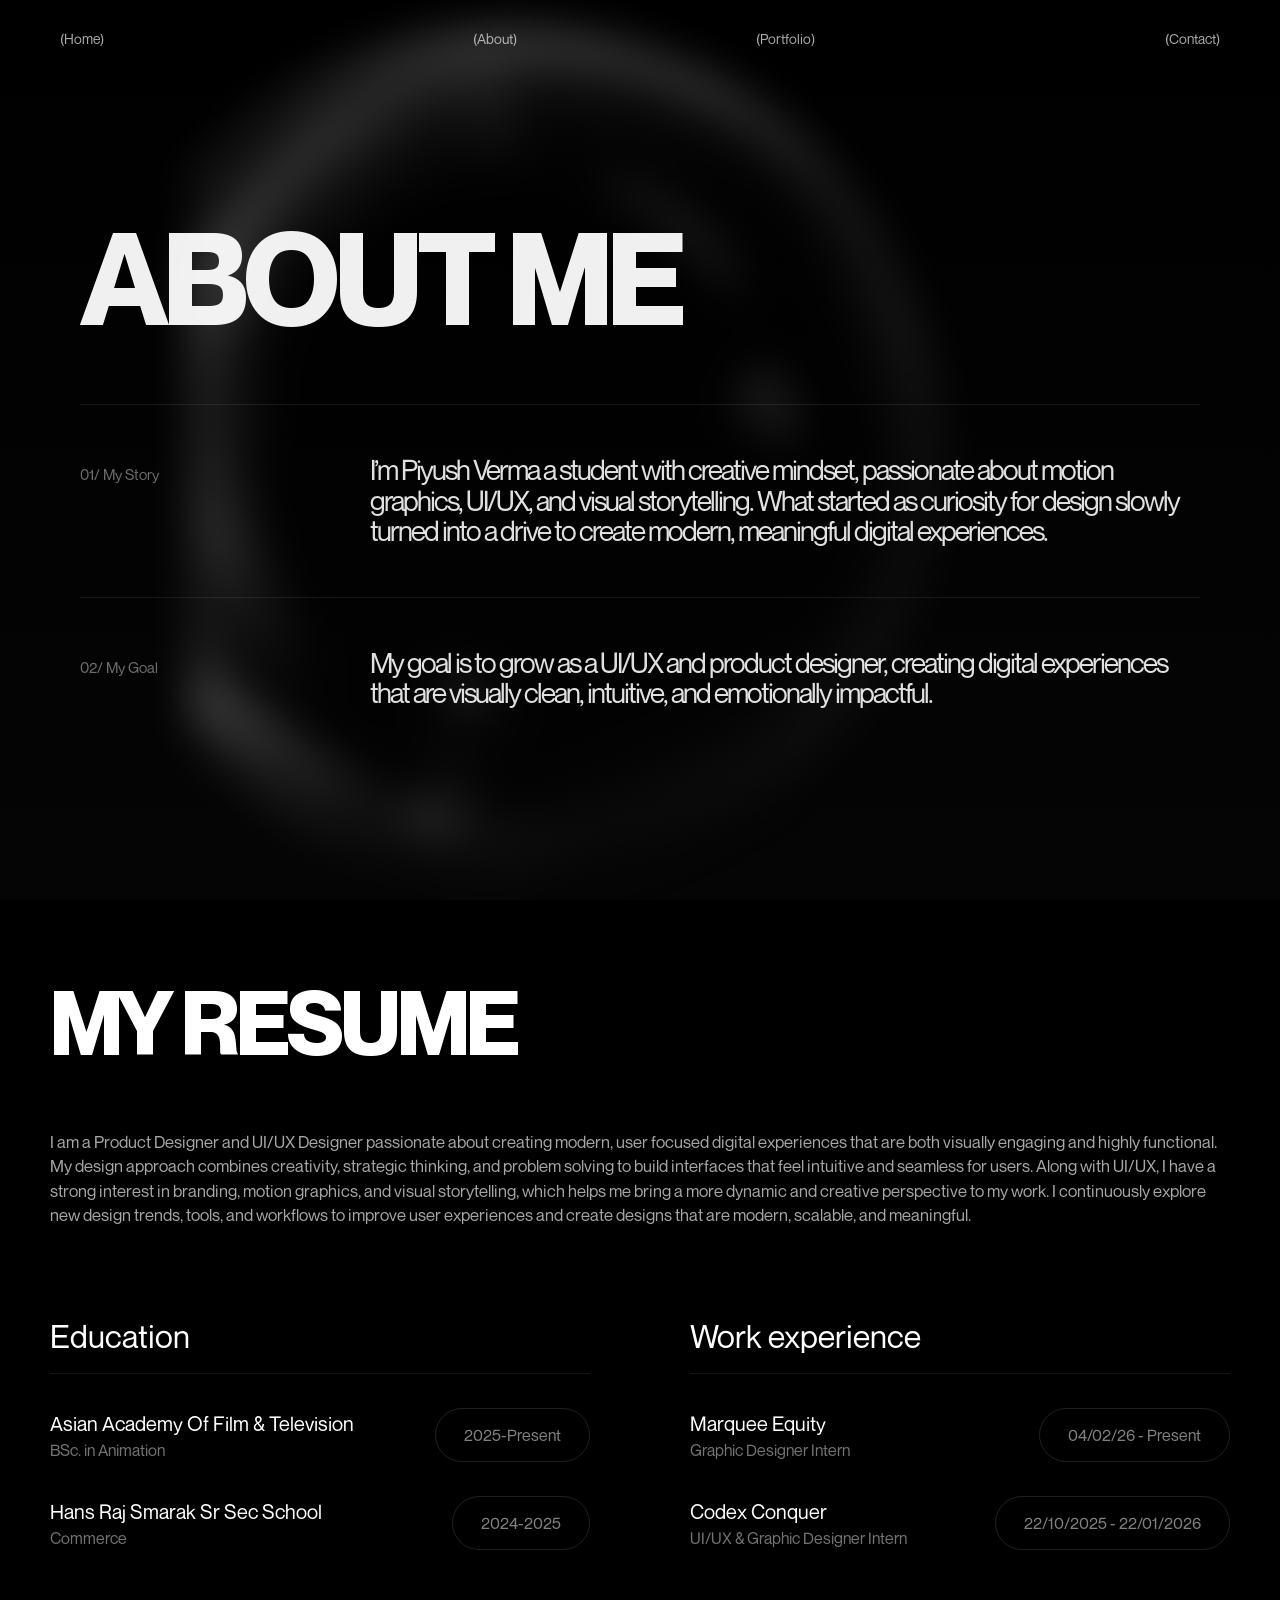
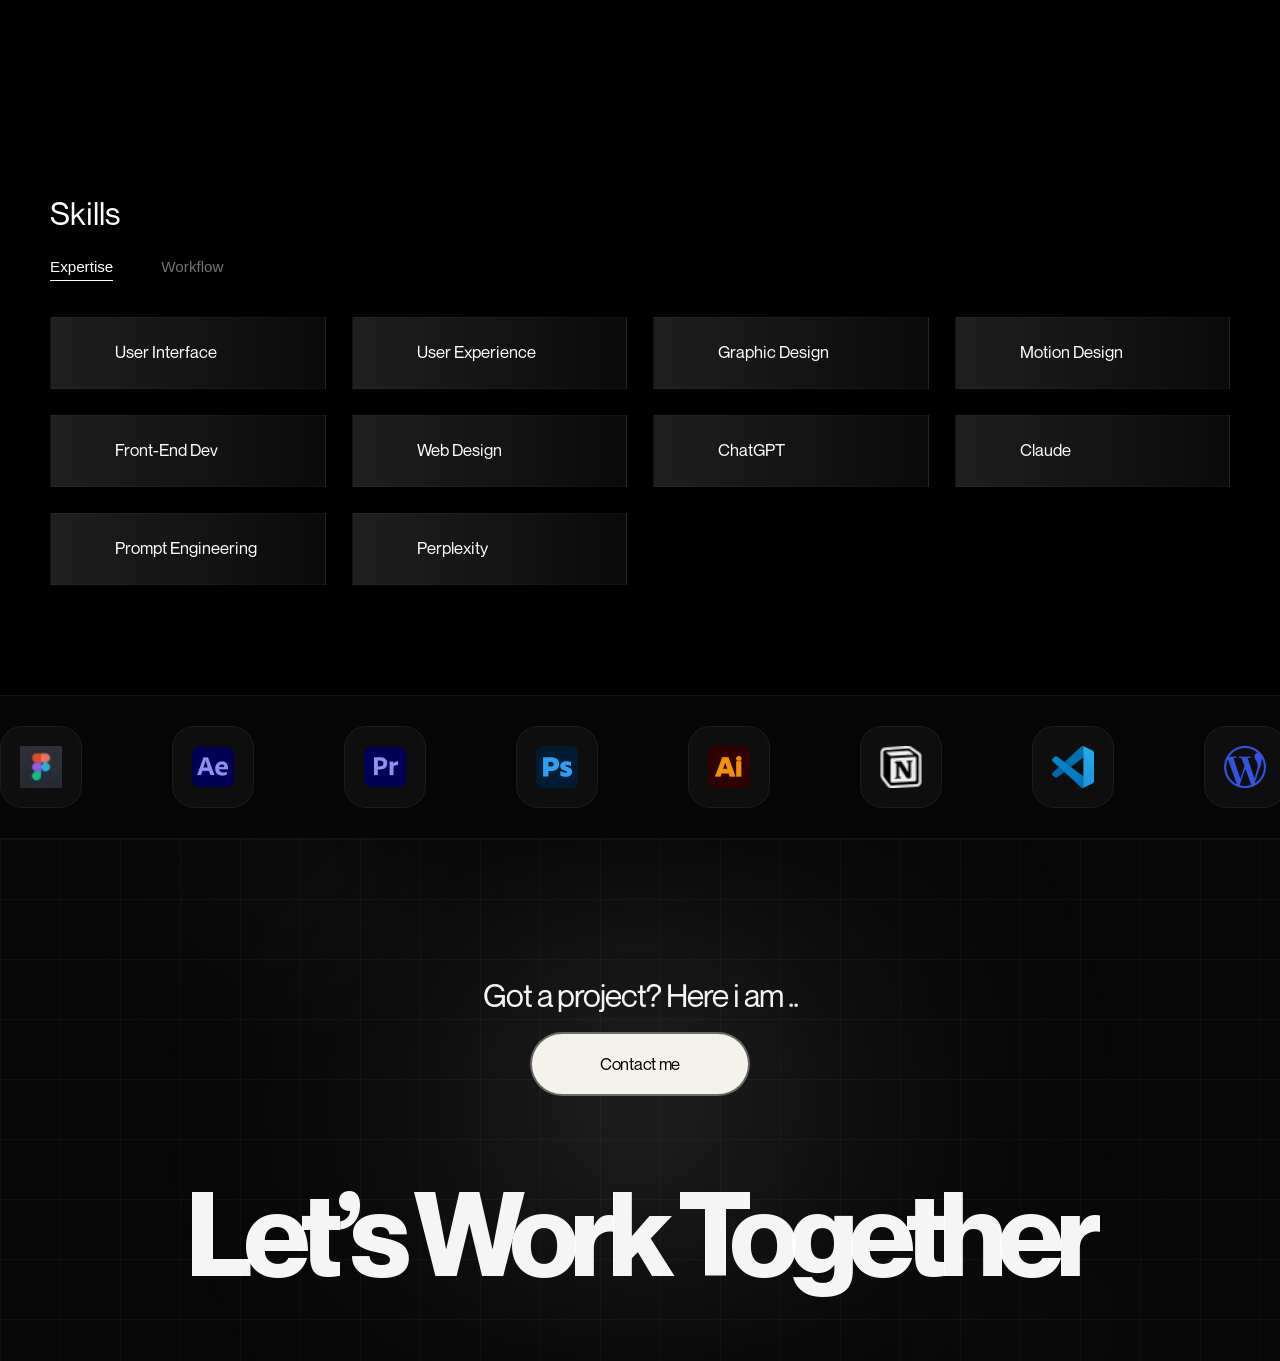
==== commit 119b35fc: "Update about.html" ====
--- a/about.html
+++ b/about.html
@@ -24,7 +24,7 @@
 
       <a href="about.html">(About)</a>
 
-      <a href="work.html">(Work)</a>
+      <a href="work.html">(Portfolio)</a>
 
       <a href="contact.html">(Contact)</a>
     </header>
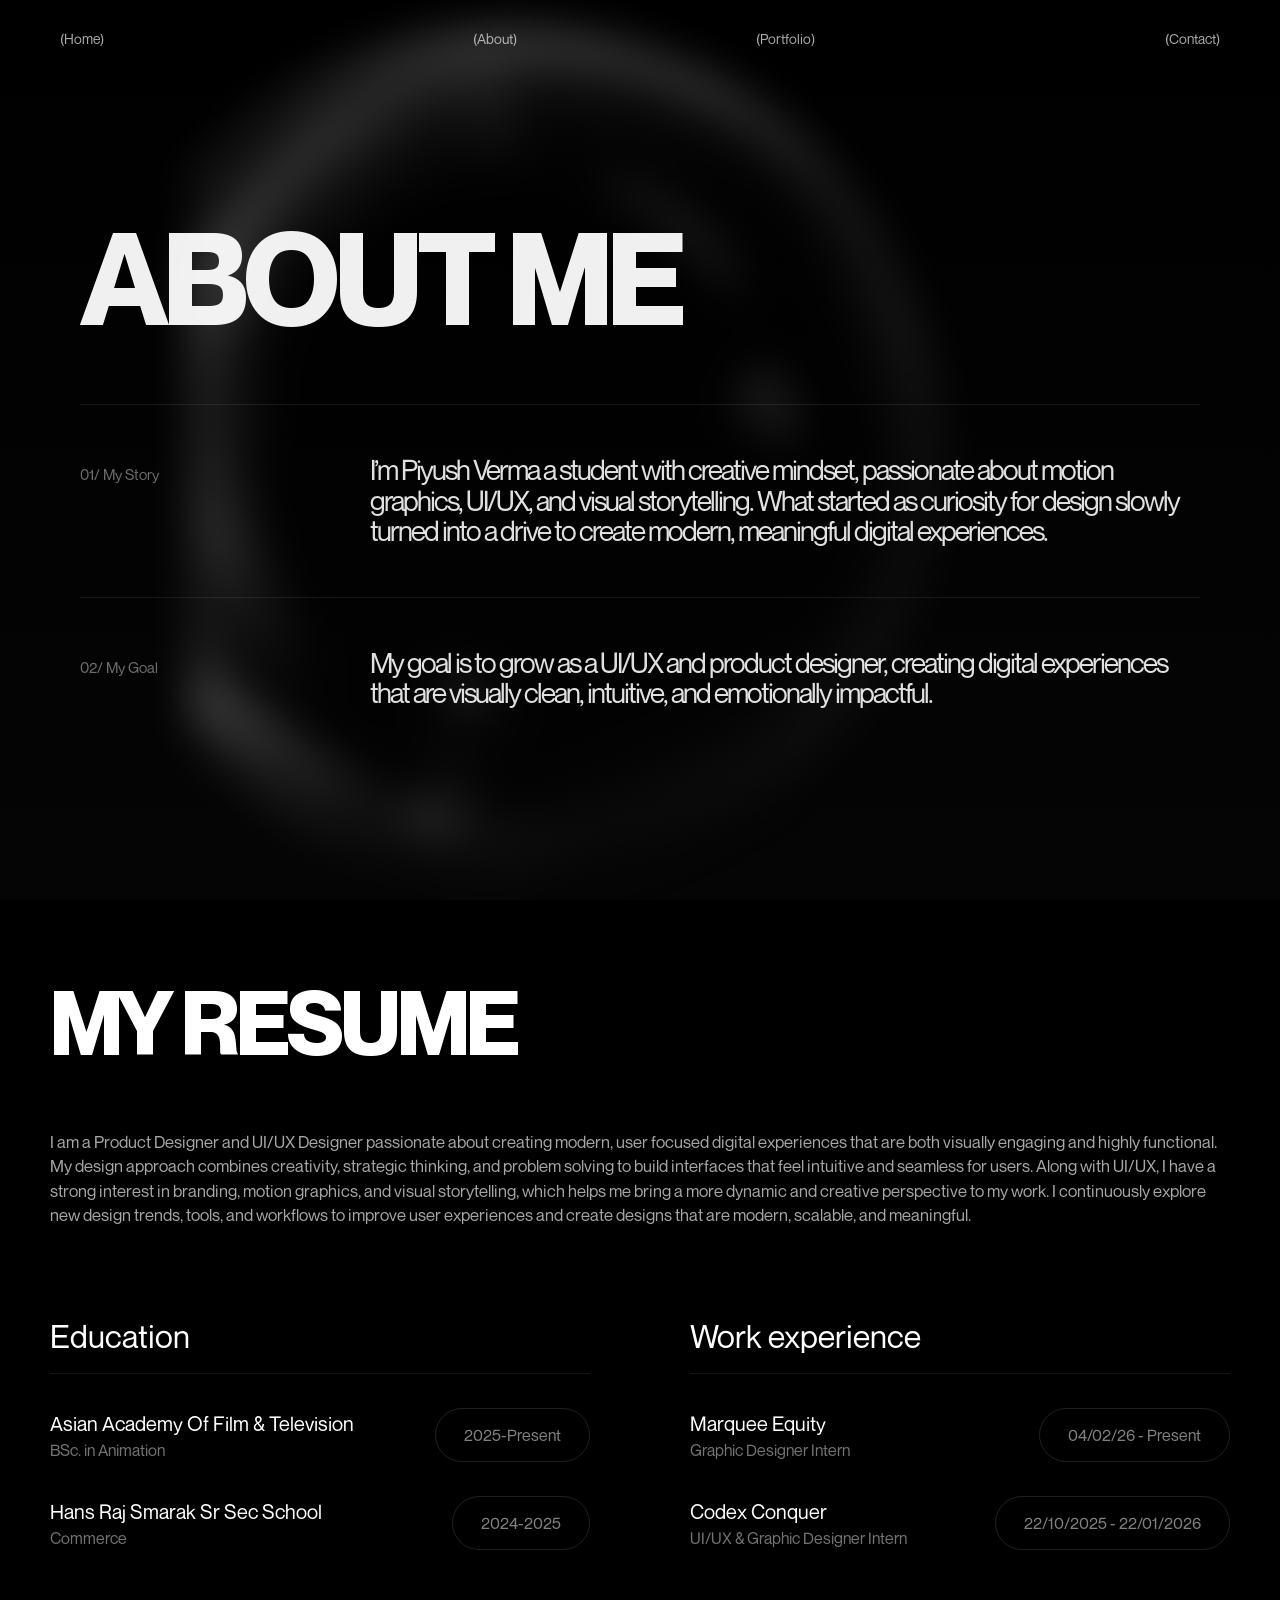
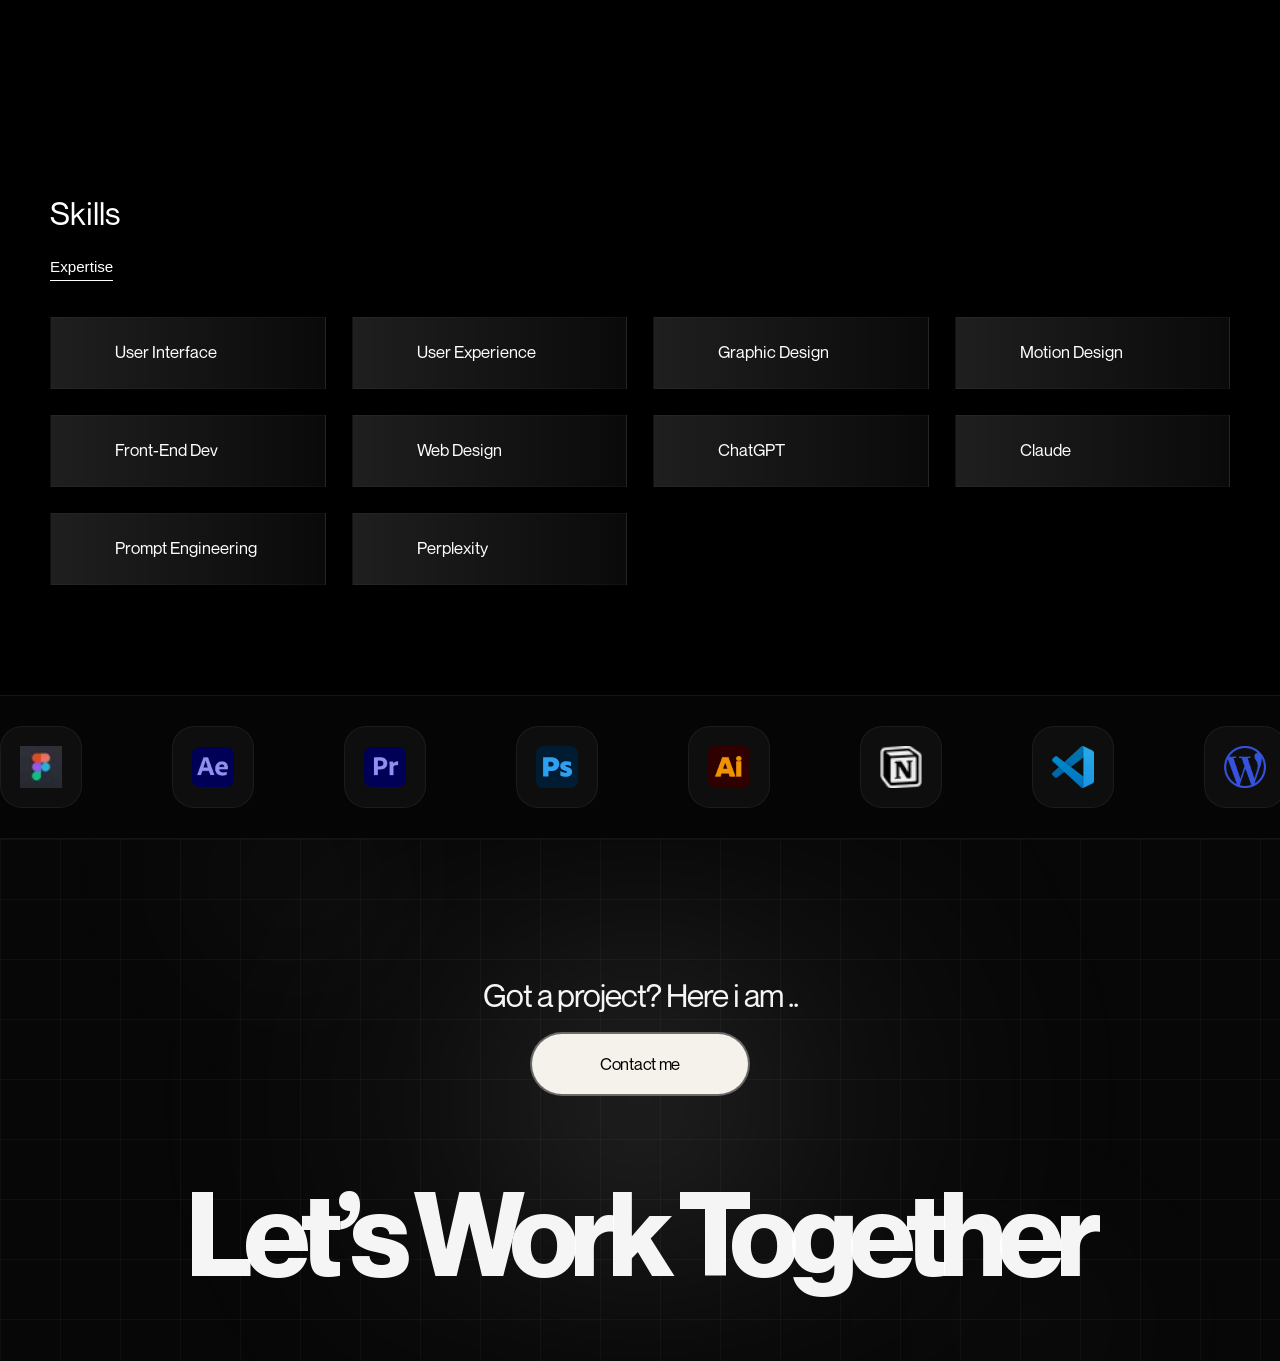
==== commit 821f9758: "Update about.html" ====
--- a/about.html
+++ b/about.html
@@ -188,7 +188,6 @@
       <div class="skills-tabs">
         <button class="tab active">Expertise</button>
 
-        <button class="tab">Workflow</button>
       </div>
 
       <!-- SKILLS GRID -->
